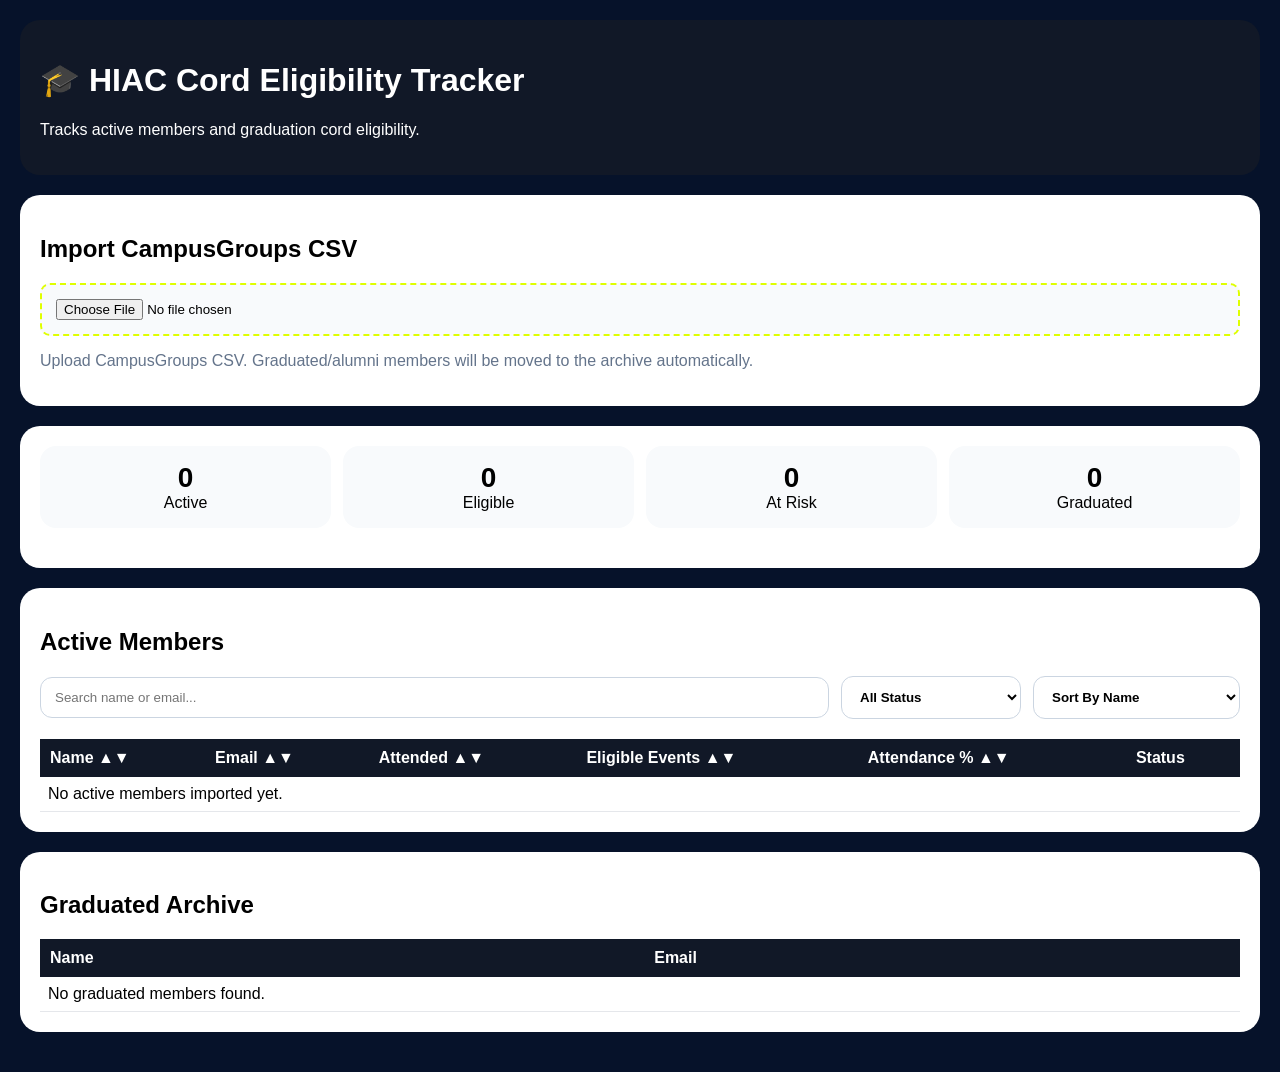
==== cord_tracker.html @ ed0c6139 "Update cord_tracker.html" ====
<!DOCTYPE html>
<html>
<head>
<meta charset="UTF-8">
<title>HIAC Cord Eligibility Tracker</title>
<meta name="viewport" content="width=device-width,initial-scale=1">

<style>
:root{
--navy:#06122a;
--lime:#dfff00;
--green:#16a34a;
--red:#dc2626;
}

*{
box-sizing:border-box;
font-family:Segoe UI,Arial,sans-serif;
}

body{
margin:0;
padding:20px;
background:#06122a;
}

.header{
background:#111827;
color:white;
padding:20px;
border-radius:20px;
margin-bottom:20px;
}

.panel{
background:white;
border-radius:20px;
padding:20px;
margin-bottom:20px;
overflow-x:auto;
}

.member-filters{
display:flex;
gap:12px;
margin-bottom:20px;
flex-wrap:wrap;
}

.member-filters input{
flex:1;
min-width:250px;
}

.member-filters select{
padding:10px;
border-radius:10px;
border:1px solid #cbd5e1;
}

.sortable{
cursor:pointer;
user-select:none;
}

.sortable:hover{
background:#1e293b;
}

button{
background:var(--lime);
border:none;
padding:12px 16px;
font-weight:800;
border-radius:12px;
cursor:pointer;
}

input{
width:100%;
padding:8px;
border:1px solid #cbd5e1;
border-radius:10px;
}

input[type="file"]{
padding:14px;
border:2px dashed var(--lime);
background:#f8fafc;
}

.kpis{
display:grid;
grid-template-columns:repeat(4,1fr);
gap:12px;
margin-bottom:20px;
}

.kpi{
background:#f8fafc;
border-radius:16px;
padding:16px;
text-align:center;
}

.kpi strong{
font-size:28px;
display:block;
}

table{
width:100%;
border-collapse:collapse;
}

th{
background:#111827;
color:white;
padding:10px;
text-align:left;
}

td{
padding:8px;
border-bottom:1px solid #e5e7eb;
}

.badge{
display:inline-block;
padding:6px 10px;
border-radius:999px;
font-size:12px;
font-weight:800;
}

.eligible{
background:#dcfce7;
color:#166534;
}

.risk{
background:#fee2e2;
color:#991b1b;
}

.sub{
color:#64748b;
}
/* ======================================
   MEMBER FILTERS
====================================== */

.member-filters{
display:flex;
gap:12px;
align-items:center;
flex-wrap:wrap;
margin-bottom:20px;
}

.member-filters input{
flex:1;
min-width:260px;
padding:12px 14px;
border:1px solid #cbd5e1;
border-radius:12px;
background:white;
}

.member-filters select{
padding:12px 14px;
border:1px solid #cbd5e1;
border-radius:12px;
background:white;
font-weight:600;
min-width:180px;
}

.member-filters button{
background:var(--lime);
color:#111827;
padding:12px 18px;
font-weight:800;
border:none;
border-radius:12px;
cursor:pointer;
}

.member-filters button:hover{
transform:translateY(-1px);
}

/* ======================================
   SORTABLE TABLE HEADERS
====================================== */

.sortable{
cursor:pointer;
user-select:none;
transition:.2s;
}

.sortable:hover{
background:#1f2937;
color:var(--lime);
}

/* ======================================
   MOBILE
====================================== */

@media(max-width:768px){

.member-filters{
flex-direction:column;
align-items:stretch;
}

.member-filters input{
width:100%;
min-width:100%;
}

.member-filters select{
width:100%;
min-width:100%;
}

.member-filters button{
width:100%;
}

}
@media(max-width:768px){
body{
padding:10px;
}

.kpis{
grid-template-columns:1fr;
}

table{
font-size:12px;
}

td input{
min-width:70px;
}
}
</style>
</head>

<body>

<div class="header">
<h1>🎓 HIAC Cord Eligibility Tracker</h1>
<p>Tracks active members and graduation cord eligibility.</p>
</div>

<div class="panel">
<h2>Import CampusGroups CSV</h2>

<input
type="file"
accept=".csv"
onchange="importMembers(event)"
>

<p class="sub">
Upload CampusGroups CSV. Graduated/alumni members will be moved to the archive automatically.
</p>
</div>

<div class="panel">
<div class="kpis">

<div class="kpi">
<strong id="activeCount">0</strong>
Active
</div>

<div class="kpi">
<strong id="eligibleCount">0</strong>
Eligible
</div>

<div class="kpi">
<strong id="riskCount">0</strong>
At Risk
</div>

<div class="kpi">
<strong id="graduateCount">0</strong>
Graduated
</div>

</div>
</div>

<div class="panel">
<h2>Active Members</h2>

<div class="member-filters">

<input
id="memberSearch"
placeholder="Search name or email..."
oninput="render()"
>

<select
id="statusFilter"
onchange="render()"
>
<option value="All">All Status</option>
<option value="Eligible">Eligible</option>
<option value="At Risk">At Risk</option>
</select>

<select
id="sortBy"
onchange="render()"
>
<option value="name">
Sort By Name
</option>

<option value="attendance">
Sort By Attendance %
</option>

<option value="events">
Sort By Events Attended
</option>

</select>

</div>

<table>
<thead>

<tr>

<th
class="sortable"
onclick="changeSort('name')"
>
Name ▲▼
</th>

<th
class="sortable"
onclick="changeSort('email')"
>
Email ▲▼
</th>

<th
class="sortable"
onclick="changeSort('attended')"
>
Attended ▲▼
</th>

<th
class="sortable"
onclick="changeSort('eligibleEvents')"
>
Eligible Events ▲▼
</th>

<th
class="sortable"
onclick="changeSort('percent')"
>
Attendance % ▲▼
</th>

<th>
Status
</th>

</tr>

</thead>

<tbody id="memberTable"></tbody>
</table>
</div>

<div class="panel">
<h2>Graduated Archive</h2>

<table>
<thead>
<tr>
<th>Name</th>
<th>Email</th>
</tr>
</thead>

<tbody id="graduateTable"></tbody>
</table>
</div>

<script>
let members =
JSON.parse(
localStorage.getItem("hiac_members_v1")
) || [];

let graduatedMembers =
JSON.parse(
localStorage.getItem("hiac_graduated_v1")
) || [];

function save(){
localStorage.setItem(
"hiac_members_v1",
JSON.stringify(members)
);

localStorage.setItem(
"hiac_graduated_v1",
JSON.stringify(graduatedMembers)
);
}

function parseCsvRow(row){
const result=[];
let current="";
let insideQuotes=false;

for(let i=0;i<row.length;i++){
const char=row[i];
const next=row[i+1];

if(char === '"' && insideQuotes && next === '"'){
current += '"';
i++;
continue;
}

if(char === '"'){
insideQuotes=!insideQuotes;
continue;
}

if(char === "," && !insideQuotes){
result.push(current);
current="";
continue;
}

current += char;
}

result.push(current);
return result;
}

function importMembers(event){
const file =
event.target.files[0];

if(!file) return;

const reader =
new FileReader();

reader.onload =
function(e){

const rows =
e.target.result
.split(/\r?\n/)
.filter(r=>r.trim());

if(rows.length < 2){
alert("CSV is empty or invalid.");
return;
}

const headers =
parseCsvRow(rows[0])
.map(h=>
String(h)
.replace(/\uFEFF/g,"")
.trim()
);

const firstNameIndex =
headers.findIndex(
h=>h.toLowerCase().includes("first name")
);

const lastNameIndex =
headers.findIndex(
h=>h.toLowerCase().includes("last name")
);

const emailIndex =
headers.findIndex(
h=>h.toLowerCase().trim()==="email"
);

const tagIndex =
headers.findIndex(
h=>h.toLowerCase().includes("member tags")
);

if(
firstNameIndex < 0 ||
lastNameIndex < 0 ||
emailIndex < 0 ||
tagIndex < 0
){
alert("CSV must include First Name, Last Name, Email, and Member Tags.");
return;
}

const history = {};

members.forEach(m=>{
history[
String(m.email).toLowerCase()
]={
eventsAttended:m.eventsAttended || 0,
eligibleEvents:m.eligibleEvents || 0
};
});

members=[];
graduatedMembers=[];

for(let i=1;i<rows.length;i++){

const cols =
parseCsvRow(rows[i]);

const firstName =
(cols[firstNameIndex] || "").trim();

const lastName =
(cols[lastNameIndex] || "").trim();

const name =
`${firstName} ${lastName}`.trim();

const email =
(cols[emailIndex] || "").trim();

const tags =
(cols[tagIndex] || "").toLowerCase();

if(!name || !email) continue;

if(
name === "Kay Thiemann" ||
email.toLowerCase().includes("k.thiemann")
){
continue;
}

const previous =
history[
email.toLowerCase()
];

const isGraduated =
tags.includes("graduated") ||
tags.includes("alumni") ||
tags.includes("former") ||
tags.includes("class of");

if(isGraduated){

graduatedMembers.push({
name,
email
});

}else{

members.push({
name,
email,
memberTags:tags,
eventsAttended:previous?.eventsAttended || 0,
eligibleEvents:previous?.eligibleEvents || 0
});

}

}

save();
render();

alert(
`Import Complete

Active Members: ${members.length}
Graduated Members: ${graduatedMembers.length}`
);

};

reader.readAsText(file);
}

function percent(member){
if(member.eligibleEvents===0) return 0;

return Math.round(
(member.eventsAttended/member.eligibleEvents)*100
);
}
//----------------------------------
// SORTING
//----------------------------------

let currentSort = "name";

let sortAsc = true;

function changeSort(field){

if(currentSort === field){

sortAsc = !sortAsc;

}else{

currentSort = field;

sortAsc = true;

}

render();

}
function render(){
document.getElementById("activeCount").innerText =
members.length;

document.getElementById("eligibleCount").innerText =
members.filter(m=>percent(m)>=50).length;

document.getElementById("riskCount").innerText =
members.filter(m=>percent(m)<50).length;

document.getElementById("graduateCount").innerText =
graduatedMembers.length;

const memberTable =
document.getElementById("memberTable");

memberTable.innerHTML = "";

if(members.length===0){
memberTable.innerHTML = `
<tr>
<td colspan="6">No active members imported yet.</td>
</tr>
`;
}else{

let filtered =
[...members];

const search =
document.getElementById(
"memberSearch"
)?.value
.toLowerCase() || "";

const status =
document.getElementById(
"statusFilter"
)?.value || "All";

filtered =
filtered.filter(m=>{

const pct =
percent(m);

const memberStatus =
pct>=50
?
"Eligible"
:
"At Risk";

const matchesSearch =

m.name.toLowerCase()
.includes(search)

||

m.email.toLowerCase()
.includes(search);

const matchesStatus =

status==="All"

||

memberStatus===status;

return matchesSearch &&
matchesStatus;

});

//----------------------------------
// SORT
//----------------------------------

filtered.sort((a,b)=>{

let av;
let bv;

switch(currentSort){

case "email":

av=a.email;
bv=b.email;
break;

case "attended":

av=a.eventsAttended;
bv=b.eventsAttended;
break;

case "eligibleEvents":

av=a.eligibleEvents;
bv=b.eligibleEvents;
break;

case "percent":

av=percent(a);
bv=percent(b);
break;

default:

av=a.name;
bv=b.name;

}

if(typeof av==="string"){

return sortAsc
?
av.localeCompare(bv)
:
bv.localeCompare(av);

}

return sortAsc
?
av-bv
:
bv-av;

});

//----------------------------------
// RENDER
//----------------------------------

filtered.forEach((m,i)=>{

const pct =
percent(m);

memberTable.innerHTML += `
<tr>
<td>${m.name}</td>
<td>${m.email}</td>
<td>
<input
type="number"
min="0"
value="${m.eventsAttended}"
onchange="
members[${i}].eventsAttended=parseInt(this.value)||0;
save();
render();
">
</td>
<td>
<input
type="number"
min="0"
value="${m.eligibleEvents}"
onchange="
members[${i}].eligibleEvents=parseInt(this.value)||0;
save();
render();
">
</td>
<td>${pct}%</td>
<td>
<span class="badge ${pct>=50?'eligible':'risk'}">
${pct>=50?'Eligible':'At Risk'}
</span>
</td>
</tr>
`;
});

}

const graduateTable =
document.getElementById("graduateTable");

graduateTable.innerHTML = "";

if(graduatedMembers.length===0){
graduateTable.innerHTML = `
<tr>
<td colspan="2">No graduated members found.</td>
</tr>
`;
}else{

graduatedMembers
.sort((a,b)=>a.name.localeCompare(b.name))
.forEach(m=>{
graduateTable.innerHTML += `
<tr>
<td>${m.name}</td>
<td>${m.email}</td>
</tr>
`;
});

}
}

window.onload = render;
</script>

</body>
</html>
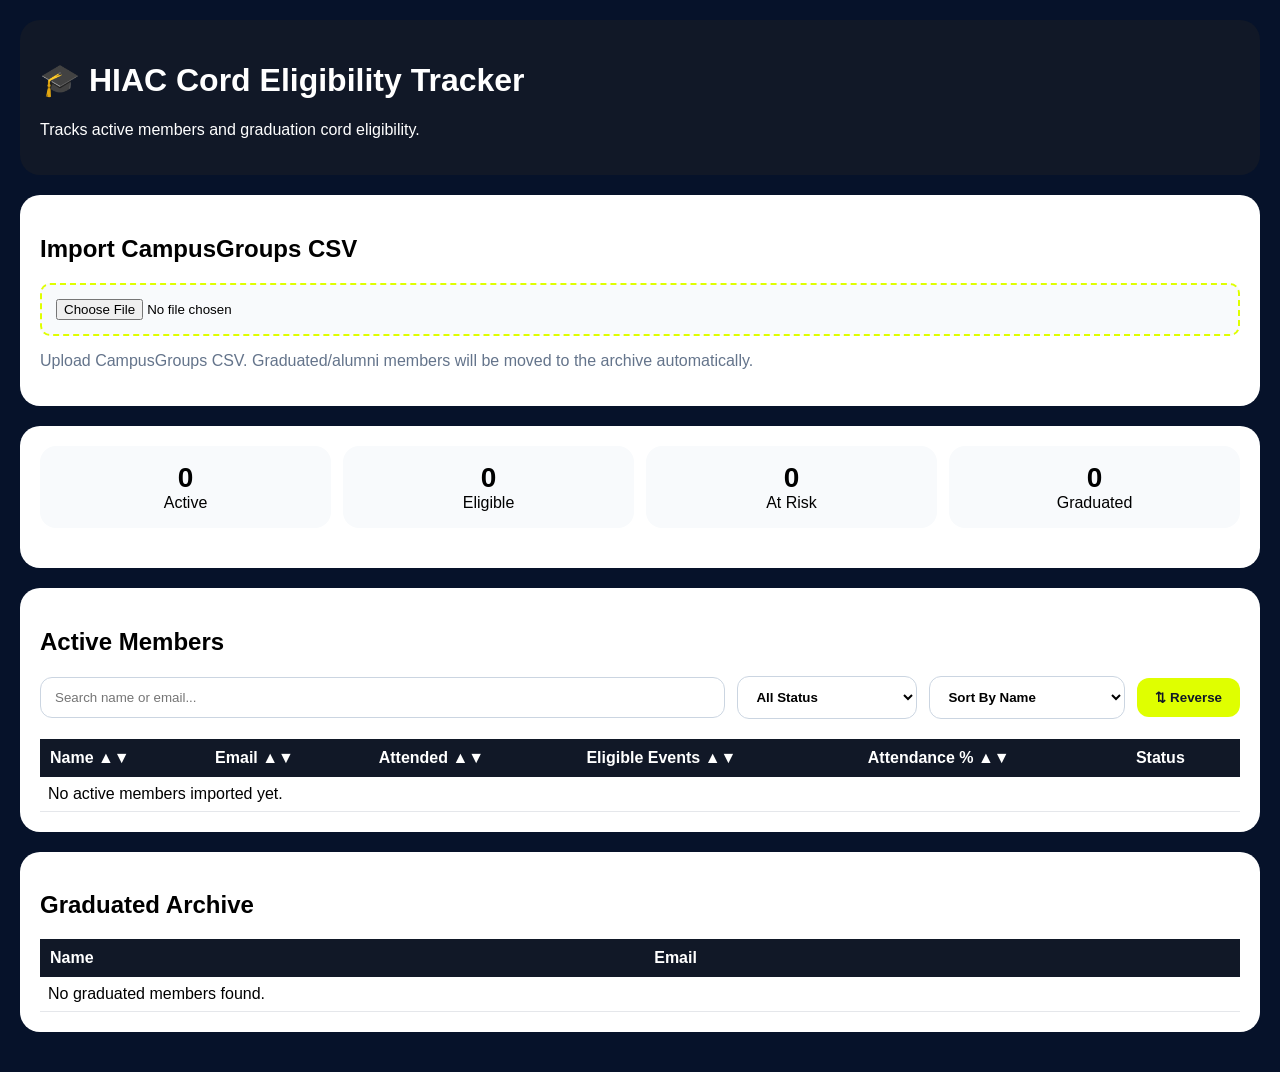
==== commit 329fc432: "Update cord_tracker.html" ====
--- a/cord_tracker.html
+++ b/cord_tracker.html
@@ -320,22 +320,28 @@
 
 <select
 id="sortBy"
-onchange="render()"
->
-<option value="name">
-Sort By Name
-</option>
-
-<option value="attendance">
-Sort By Attendance %
-</option>
-
-<option value="events">
-Sort By Events Attended
-</option>
+onchange="
+currentSort=this.value;
+render();
+"
+>
+
+<option value="name">Sort By Name</option>
+<option value="email">Sort By Email</option>
+<option value="attended">Sort By Attended</option>
+<option value="eligibleEvents">Sort By Eligible Events</option>
+<option value="percent">Sort By Attendance %</option>
 
 </select>
 
+<button
+onclick="
+sortAsc=!sortAsc;
+render();
+"
+>
+⇅ Reverse
+</button>
 </div>
 
 <table>
@@ -783,7 +789,10 @@
 // RENDER
 //----------------------------------
 
-filtered.forEach((m,i)=>{
+filtered.forEach((m)=>{
+
+const i =
+members.indexOf(m);
 
 const pct =
 percent(m);
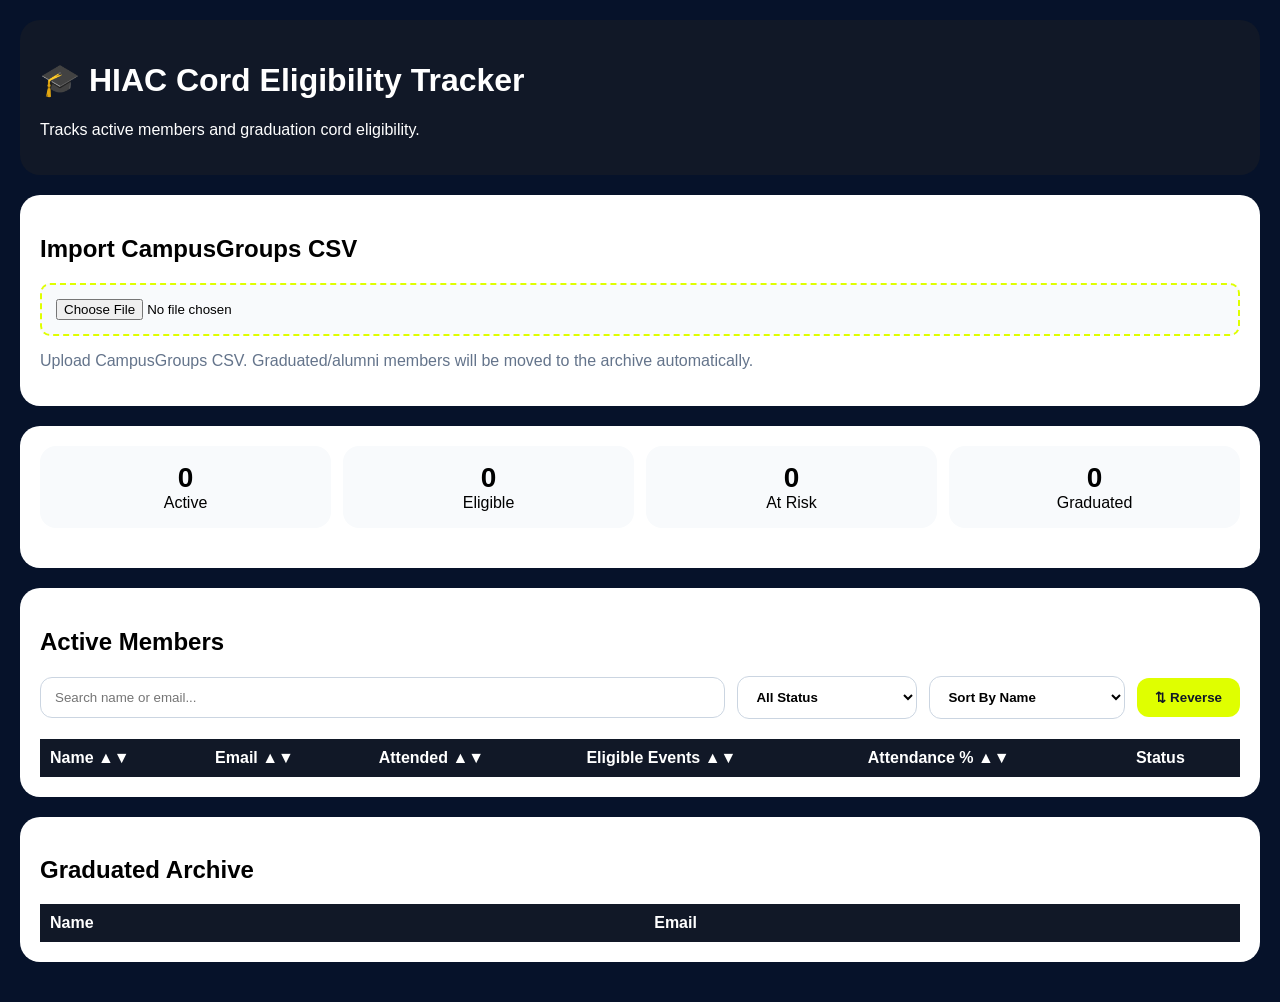
==== commit f5ded39c: "Update cord_tracker.html" ====
--- a/cord_tracker.html
+++ b/cord_tracker.html
@@ -412,15 +412,12 @@
 </div>
 
 <script>
-let members =
-JSON.parse(
-localStorage.getItem("hiac_members_v1")
-) || [];
-
-let graduatedMembers =
-JSON.parse(
-localStorage.getItem("hiac_graduated_v1")
-) || [];
+let members = [];
+
+let graduatedMembers = [];
+
+const API_URL =
+"https://script.google.com/macros/s/AKfycbzeopu9kln5zjYtCK3hqsetHzHKI2j2i4LEFBYkdL5jaIhWGPr0xpFXuWlgyqZhm5CPzw/exec";
 
 function save(){
 localStorage.setItem(
@@ -649,6 +646,8 @@
 render();
 
 }
+
+
 function render(){
 document.getElementById("activeCount").innerText =
 members.length;
@@ -861,8 +860,49 @@
 
 }
 }
-
-window.onload = render;
+async function loadDatabase(){
+
+try{
+
+members =
+await fetch(
+`${API_URL}?action=Members`
+).then(r=>r.json());
+
+graduatedMembers =
+await fetch(
+`${API_URL}?action=GraduatedMembers`
+).then(r=>r.json());
+
+console.log(
+"Members Loaded:",
+members.length
+);
+
+console.log(
+"Graduated Loaded:",
+graduatedMembers.length
+);
+
+render();
+
+}catch(error){
+
+console.error(error);
+
+alert(
+"Failed to load Google Sheets data"
+);
+
+}
+
+}
+
+window.onload = async () => {
+
+await loadDatabase();
+
+};
 </script>
 
 </body>
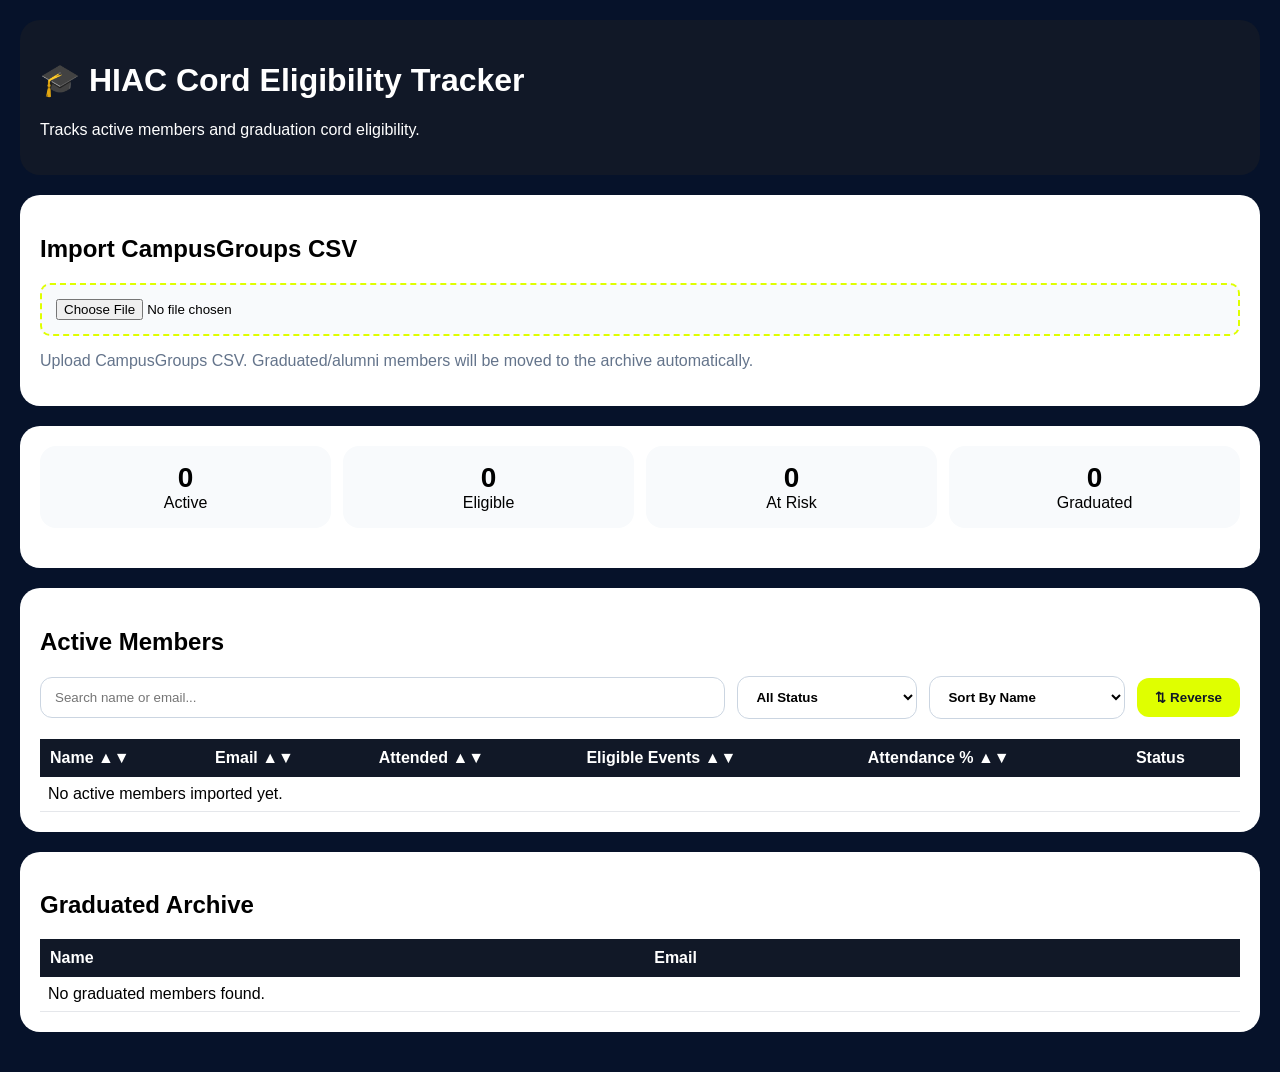
==== commit 951ae19b: "Update cord_tracker.html" ====
--- a/cord_tracker.html
+++ b/cord_tracker.html
@@ -420,15 +420,9 @@
 "https://script.google.com/macros/s/AKfycbzeopu9kln5zjYtCK3hqsetHzHKI2j2i4LEFBYkdL5jaIhWGPr0xpFXuWlgyqZhm5CPzw/exec";
 
 function save(){
-localStorage.setItem(
-"hiac_members_v1",
-JSON.stringify(members)
-);
-
-localStorage.setItem(
-"hiac_graduated_v1",
-JSON.stringify(graduatedMembers)
-);
+
+saveDatabase();
+
 }
 
 function parseCsvRow(row){
@@ -474,7 +468,7 @@
 new FileReader();
 
 reader.onload =
-function(e){
+async function(e){
 
 const rows =
 e.target.result
@@ -599,7 +593,7 @@
 
 }
 
-save();
+await saveDatabase();
 render();
 
 alert(
@@ -649,6 +643,24 @@
 
 
 function render(){
+
+if(
+!Array.isArray(members)
+){
+members = [];
+}
+
+if(
+!Array.isArray(graduatedMembers)
+){
+graduatedMembers = [];
+}
+
+console.log(
+"Rendering:",
+members.length,
+graduatedMembers.length
+);
 document.getElementById("activeCount").innerText =
 members.length;
 
@@ -862,17 +874,46 @@
 }
 async function loadDatabase(){
 
+members = [];
+graduatedMembers = [];
+
 try{
 
+const [memberResponse, gradResponse] =
+await Promise.all([
+
+fetch(
+`${API_URL}?action=Members`
+),
+
+fetch(
+`${API_URL}?action=GraduatedMembers`
+)
+
+]);
+
 members =
-await fetch(
-`${API_URL}?action=Members`
-).then(r=>r.json());
+await memberResponse.json();
+
+members = members.map(m => ({
+
+...m,
+
+eventsAttended:
+Number(m.eventsAttended || 0),
+
+eligibleEvents:
+Number(m.eligibleEvents || 0)
+
+}));
 
 graduatedMembers =
-await fetch(
-`${API_URL}?action=GraduatedMembers`
-).then(r=>r.json());
+await gradResponse.json();
+if(
+!Array.isArray(graduatedMembers)
+){
+graduatedMembers = [];
+}
 
 console.log(
 "Members Loaded:",
@@ -897,10 +938,61 @@
 }
 
 }
+async function saveDatabase(){
+
+try{
+
+await fetch(
+API_URL,
+{
+method:"POST",
+body:JSON.stringify({
+sheet:"Members",
+data:members
+})
+}
+);
+
+await fetch(
+API_URL,
+{
+method:"POST",
+body:JSON.stringify({
+sheet:"GraduatedMembers",
+data:graduatedMembers
+})
+}
+);
+
+console.log(
+"Database Saved"
+);
+
+}catch(error){
+
+console.error(error);
+
+alert(
+"Failed to save database"
+);
+
+}
+
+}
 
 window.onload = async () => {
 
+try{
+
 await loadDatabase();
+
+render();
+
+}catch(error){
+
+console.error(error);
+
+}
 
 };
 </script>
